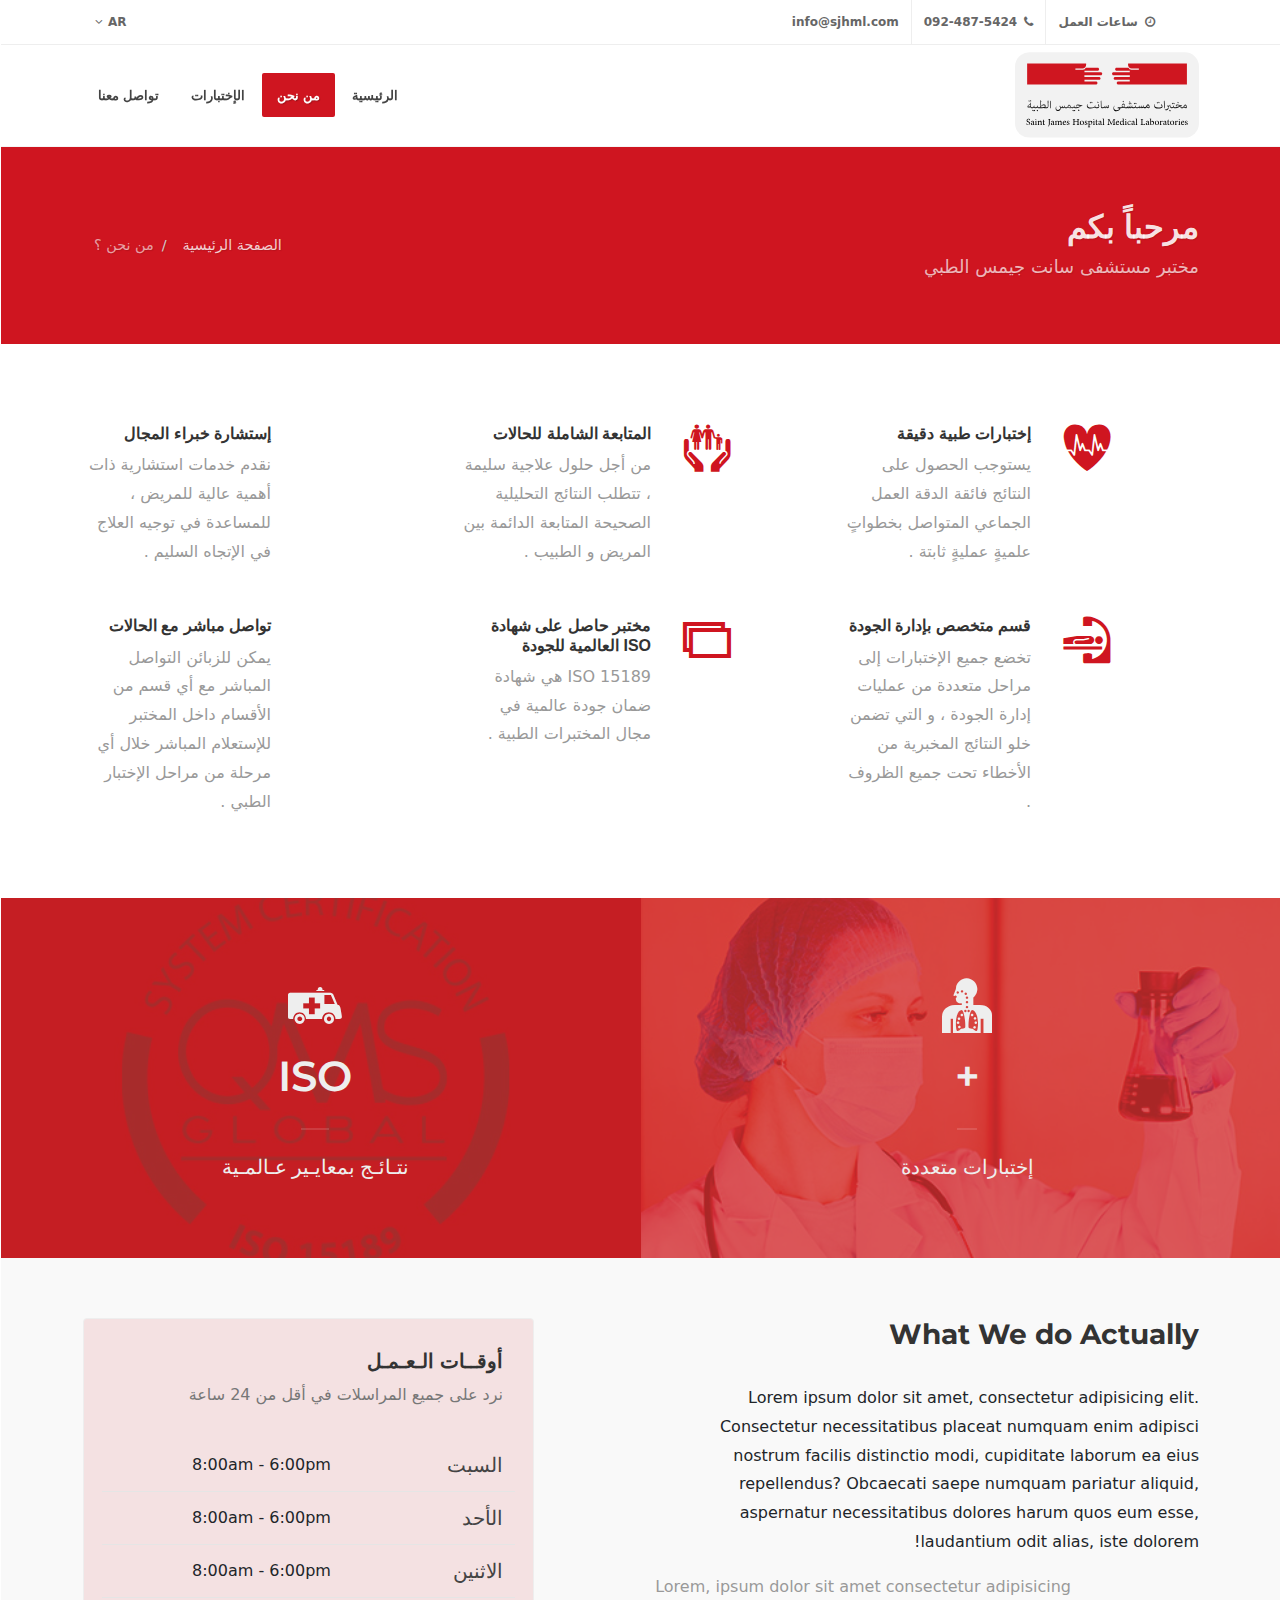
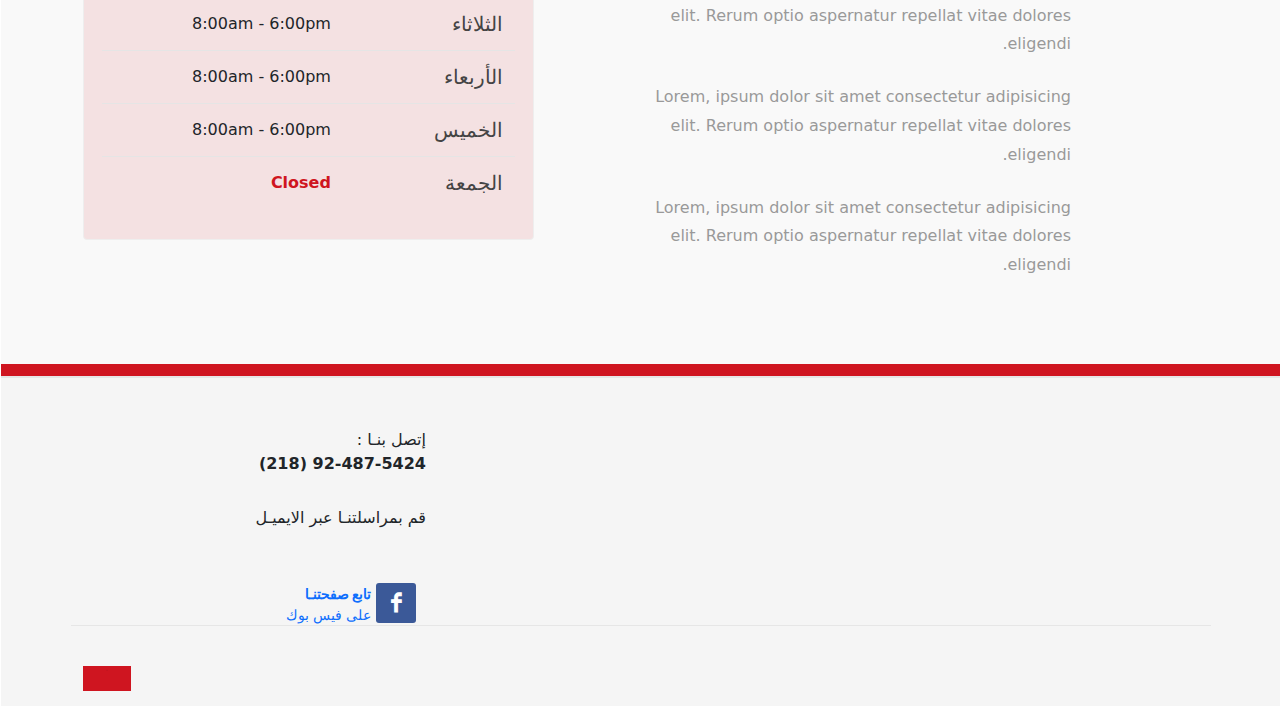
==== about.html @ 6e6bfe43 "Add files via upload" ====
<!DOCTYPE html>
<html dir="rtl" lang="en-US">

<head>

	<meta http-equiv="content-type" content="text/html; charset=utf-8" />
	<meta name="author" content="3LM4Nd0d63//Crucible Graphics" />
	<meta name="author" content="sjhml" />
	<meta name="author" content="Saint James Hospital Medical Lab" />
	<meta name="author" content="Medical Lab Testing" />
	<meta name="author" content="Healthcare" />
	<meta name="author" content="Medical Analysis" />

	<!-- Stylesheets
	============================================= -->
	<link
		href="https://fonts.googleapis.com/css?family=Lato:300,400,400i,700|Montserrat:400,700|Crete+Round:400i&display=swap"
		rel="stylesheet" type="text/css" />
	<link rel="stylesheet" href="css/bootstrap.css" type="text/css" />
	<link rel="stylesheet" href="style.css" type="text/css" />
	<link rel="stylesheet" href="css/swiper.css" type="text/css" />

	<!-- Favicons
    ================================================== -->
	<link rel="shortcut icon" href="img/favicon.ico" type="image/x-icon">
	<link rel="apple-touch-icon" href="img/apple-touch-icon.png">
	<link rel="apple-touch-icon" sizes="72x72" href="img/apple-touch-icon-72x72.png">
	<link rel="apple-touch-icon" sizes="114x114" href="img/apple-touch-icon-114x114.png">

	<!-- Medical Demo Specific Stylesheet -->
	<link rel="stylesheet" href="medical/medical.css" type="text/css" />
	<!-- / -->

	<link rel="stylesheet" href="css/dark.css" type="text/css" />
	<link rel="stylesheet" href="css/font-icons.css" type="text/css" />
	<link rel="stylesheet" href="medical/css/medical-icons.css" type="text/css" />
	<link rel="stylesheet" href="css/animate.css" type="text/css" />
	<link rel="stylesheet" href="css/magnific-popup.css" type="text/css" />

	<link rel="stylesheet" href="medical/fonts.css" type="text/css" />

	<meta name="viewport" content="width=device-width, initial-scale=1" />

	<link rel="stylesheet" href="css/colors.css">

	<link rel="stylesheet" href="css/bootstrap-rtl.css">
	<link rel="stylesheet" href="style-rtl.css">

	<link rel="stylesheet" href="css/custom.css" type="text/css" />

	<!-- Document Title
	============================================= -->
	<!-- <title>مختبر مستشفى سانت جيمس الطبي</title> -->
	<title>من نحن sjhml</title>

</head>

<body class="stretched page-transition rtl"
	data-loader-html="<div id='css3-spinner-svg-pulse-wrapper'><svg id='css3-spinner-svg-pulse' version='1.2' height='210' width='550' xmlns='https://www.w3.org/2000/svg' viewport='0 0 60 60' xmlns:xlink='https://www.w3.org/1999/xlink'><path id='css3-spinner-pulse' stroke='#DE6262' fill='none' stroke-width='2' stroke-linejoin='round' d='M0,90L250,90Q257,60 262,87T267,95 270,88 273,92t6,35 7,-60T290,127 297,107s2,-11 10,-10 1,1 8,-10T319,95c6,4 8,-6 10,-17s2,10 9,11h210' /></svg></div>">

	<!-- Document Wrapper
	============================================= -->
	<div id="wrapper" class="clearfix">

		<!-- Top Bar
		============================================= -->
		<div id="top-bar">
			<div class="container clearfix">

				<div class="row justify-content-between">
					<div class="col-12 col-md-auto d-none d-md-flex">

						<!-- Top Links
						============================================= -->
						<div class="top-links">
							<ul class="top-links-container">
								<li class="top-links-item">
									<a href="contact.html#content"><i class="icon-time"></i>
										ساعات العمل
									</a>
								</li>
								<li class="top-links-item">
									<a href="#"><i class="icon-phone3"></i>
										092-487-5424
									</a>
								</li>
								<li class="top-links-item">
									<a href="contact.html#content" class="nott">
										<iclass="icon-envelope2"></i>
											info@sjhml.com
											<!-- libyalab@stjhlibya.com -->
									</a>
								</li>
							</ul>
						</div><!-- .top-links end -->

					</div>

					<div class="col-12 col-md-auto">

						<!-- Top Links
						============================================= -->
						<div class="top-links">
							<ul class="top-links-container">
								<li class="top-links-item"><a href="#">
										<!-- <img src="images/icons/flags/libyan-flag.svg"alt="Arabic">  -->
										AR</a>
									<ul class="top-links-sub-menu">
										<li class="top-links-item"><a href="#"><a href="#"><img
														src="images/icons/flags/british-flag.svg" alt="English"> EN</a>
										</li>
										<!-- <li class="top-links-item"><a href="#"><img src="images/icons/flags/italian.png"
													alt="Italian"> IT</a></li>
										<li class="top-links-item"><a href="#"><img src="images/icons/flags/german.png"
													alt="German"> DE</a></li> -->
									</ul>
								</li>
								<!-- <li class="top-links-item"><a href="demo-medical.html#booking-appointment-form"
										class="bg-color text-white">احجز موعدك القادم</a></li> -->
							</ul>
						</div><!-- .top-links end -->

					</div>
				</div>

			</div>
		</div><!-- #top-bar end -->

		<!-- Header
		============================================= -->
		<header id="header" data-menu-padding="28" data-sticky-menu-padding="8">
			<div id="header-wrap">
				<div class="container">
					<div class="header-row">

						<!-- Logo
						============================================= -->
						<div id="logo">
							<a href="index.html" class="standard-logo"><img src="medical/images/logo-medical.svg"
									alt="Canvas Logo"></a>
							<a href="index.html" class="retina-logo"><img src="medical/images/logo-medical@2x.svg"
									alt="Canvas Logo"></a>
						</div><!-- #logo end -->

						<div id="primary-menu-trigger">
							<svg class="svg-trigger" viewBox="0 0 100 100">
								<path
									d="m 30,33 h 40 c 3.722839,0 7.5,3.126468 7.5,8.578427 0,5.451959 -2.727029,8.421573 -7.5,8.421573 h -20">
								</path>
								<path d="m 30,50 h 40"></path>
								<path
									d="m 70,67 h -40 c 0,0 -7.5,-0.802118 -7.5,-8.365747 0,-7.563629 7.5,-8.634253 7.5,-8.634253 h 20">
								</path>
							</svg>
						</div>

						<!-- Primary Navigation
						============================================= -->
						<nav class="primary-menu style-3 menu-spacing-margin">

							<ul class="menu-container">
								<li class="menu-item"><a class="menu-link" href="index.html">
										<div>الرئيسية</div>
									</a></li>
								<li class="menu-item current"><a class="menu-link" href="about.html">
										<div>من نحن</div>
									</a></li>
								<li class="menu-item"><a class="menu-link" href="tests.html">
										<div>الإختبارات</div>
									</a></li>
								<!-- 								<li class="menu-item"><a class="menu-link" href="demo-medical-appointment.html">
										<div>المواعيد</div>
									</a></li>
								<li class="menu-item"><a class="menu-link" href="demo-medical-doctors.html">
										<div>الاختصاصات</div>
									</a>
									<ul class="sub-menu-container">
										<li class="menu-item"><a class="menu-link"
												href="demo-medical-doctors-lists.html">
												<div>زوز أعمده - شكل قائمة</div>
											</a></li>
										<li class="menu-item"><a class="menu-link" href="demo-medical-doctors-3.html">
												<div>ثلاثة أعمده</div>
											</a></li>
										<li class="menu-item"><a class="menu-link" href="demo-medical-doctors.html">
												<div>أربعة أعمده</div>
											</a></li>
									</ul>
								</li>
								<li class="menu-item"><a class="menu-link" href="demo-medical-blog.html">
										<div>الأخبار</div>
									</a></li> -->
								<li class="menu-item"><a class="menu-link" href="contact.html">
										<div>تواصل معنا</div>
									</a></li>
							</ul>

						</nav><!-- #primary-menu end -->
					</div>
				</div>
			</div>
			<div class="header-wrap-clone"></div>
		</header><!-- #header end -->

		<!-- Page Title
		============================================= -->
		<section id="page-title" class="bg-color page-title-dark">

			<!-- Glasss Glare Effect -->
			<b id="glassy"></b>
			<b id="glassy"></b>

			<div class="container clearfix">
				<h1>مرحباً بكم</h1>
				<span>مختبر مستشفى سانت جيمس الطبي</span>
				<ol class="breadcrumb">
					<li class="breadcrumb-item"><a href="index.html">الصفحة الرئيسية</a></li>
					<li class="breadcrumb-item active" aria-current="page">من نحن ؟</li>
				</ol>
			</div>

		</section><!-- #page-title end -->

		<!-- Content
		============================================= -->
		<section id="content" style="border-bottom: 12.5px solid #cf1520;">
			<div class="content-wrap" style="padding-bottom: 0;">
				<div class="container clearfix">

					<div class="row col-mb-50 mb-0">
						<div class="col-sm-6 col-lg-4">
							<div class="feature-box fbox-plain">
								<div class="fbox-icon" data-animate="bounceIn">
									<a href="#"><i class="icon-medical-i-cardiology"></i></a>
								</div>
								<div class="fbox-content">
									<h3>إختبارات طبية دقيقة</h3>
									<!-- <h3>Accurate Medical Testing</h3> -->
									<p>
										يستوجب الحصول على النتائج فائقة الدقة العمل الجماعي المتواصل بخطواتٍ علميةٍ
										عمليةٍ ثابتة .
									</p>
								</div>
							</div>
						</div>

						<div class="col-sm-6 col-lg-4">
							<div class="feature-box fbox-plain">
								<div class="fbox-icon" data-animate="bounceIn" data-delay="200">
									<a href="#"><i class="icon-medical-i-social-services"></i></a>
								</div>
								<div class="fbox-content">
									<h3>المتابعة الشاملة للحالات</h3>
									<!-- <h3>Follow-Up Services</h3> -->
									<p>
										من أجل حلول علاجية سليمة ، تتطلب النتائج التحليلية الصحيحة المتابعة الدائمة بين
										المريض و الطبيب .
									</p>
								</div>
							</div>
						</div>

						<div class="col-sm-6 col-lg-4">
							<div class="feature-box fbox-plain">
								<div class="fbox-icon" data-animate="bounceIn" data-delay="400">
									<a href="#"><i class="icon-medical-i-neurology"></i></a>
								</div>
								<div class="fbox-content">
									<h3>إستشارة خبراء المجال</h3>
									<!-- <h3>Expert Consultation</h3> -->
									<p>
										نقدم خدمات استشارية ذات أهمية عالية للمريض ، للمساعدة في توجيه العلاج في الإتجاه
										السليم .
									</p>
								</div>
							</div>
						</div>

						<div class="col-sm-6 col-lg-4">
							<div class="feature-box fbox-plain">
								<div class="fbox-icon" data-animate="bounceIn">
									<a href="#"><i class="icon-medical-i-cath-lab"></i></a>
								</div>
								<div class="fbox-content">
									<h3>قسم متخصص بإدارة الجودة</h3>
									<!-- <h3>Dedicated Quality Control</h3> -->
									<p>
										تخضع جميع الإختبارات إلى مراحل متعددة من عمليات إدارة الجودة ، و التي تضمن خلو
										النتائج المخبرية من الأخطاء تحت جميع الظروف .
									</p>
								</div>
							</div>
						</div>

						<div class="col-sm-6 col-lg-4">
							<div class="feature-box fbox-plain">
								<div class="fbox-icon" data-animate="bounceIn" data-delay="200">
									<a href="#"><i class="icon-stack"></i></a>
								</div>
								<div class="fbox-content">
									<h3>مختبر حاصل على شهادة ISO العالمية للجودة</h3>
									<!-- <h3>ISO Certified</h3> -->
									<p>
										ISO 15189 هي شهادة ضمان جودة عالمية في مجال المختبرات الطبية .
									</p>
								</div>
							</div>
						</div>

						<div class="col-sm-6 col-lg-4">
							<div class="feature-box fbox-plain">
								<div class="fbox-icon" data-animate="bounceIn" data-delay="400">
									<a href="#"><i class="icon-medical-i-administration"></i></a>
								</div>
								<div class="fbox-content">
									<h3>تواصل مباشر مع الحالات</h3>
									<!-- <h3>Hotline 12 / 7 </h3> -->
									<p>
										يمكن للزبائن التواصل المباشر مع أي قسم من الأقسام داخل المختبر للإستعلام المباشر
										خلال أي مرحلة من مراحل الإختبار الطبي .
									</p>
								</div>
							</div>
						</div>
					</div>

				</div>

				<div class="row counters clearfix mb-0 topmargin-sm align-items-stretch">

					<!-- <div class="col-lg-3 col-md-6 dark text-center min-vh-40"
						style="background: url('medical/images/about-us/counters/1.jpg') no-repeat center center; background-size: cover;">
						<div class="bg-overlay">
							<div class="bg-overlay-content dark">
								<div>
									<i class="i-plain i-xlarge mx-auto icon-medical-i-surgery"></i>
									<div class="counter counter-lined"><span data-from="100" data-to="42762"
											data-refresh-interval="50" data-speed="2300"></span></div>
									<h5>of Treatments Made</h5>
								</div>
							</div>
							<div class="bg-overlay-bg op-ts op-1" data-hover-animate="op-0"
								data-hover-animate-out="op-1" style="background-color: rgba(229, 57, 53, 0.8);"></div>
						</div>
					</div> -->

					<div class="col-lg-6 col-md-6 dark text-center min-vh-40"
						style="background: url('medical/images/about-us/counters/2.jpg') no-repeat center center; background-size: cover;">
						<div class="bg-overlay">
							<div class="bg-overlay-content dark">
								<div>
									<i class="i-plain i-xlarge mx-auto icon-medical-i-respiratory"></i>
									<div class="counter counter-lined"><span data-from="100" data-to="450"
											data-refresh-interval="100" data-speed="2500"></span> +</div>
									<h5>إختبارات متعددة</h5>
								</div>
							</div>
							<div class="bg-overlay-bg op-ts op-1" data-hover-animate="op-0"
								data-hover-animate-out="op-1" style="background-color: rgba(211, 47, 47, 0.8);"></div>
						</div>
					</div>

					<!-- <div class="col-lg-4 col-md-6 dark text-center min-vh-40"
						style="background: url('medical/images/about-us/counters/3.jpg') no-repeat center center; background-size: cover;">
						<div class="bg-overlay">
							<div class="bg-overlay-content dark">
								<div>
									<i class="i-plain i-xlarge mx-auto icon-medical-i-social-services"></i>
									<div class="counter counter-lined"><span data-from="1" data-to="12"
											data-refresh-interval="25" data-speed="3500"></span> ساعة</div>
									<h5>خدمات الزبائن على مدار اليوم</h5>
								</div>
							</div>
							<div class="bg-overlay-bg op-ts op-1" data-hover-animate="op-0"
								data-hover-animate-out="op-1" style="background-color: rgba(198, 40, 40, 0.8);"></div>
						</div>
					</div> -->

					<div class="col-lg-6 col-md-6 dark text-center min-vh-40"
						style="background: url('medical/images/about-us/counters/4.jpg') no-repeat center center; background-size: cover;">
						<div class="bg-overlay">
							<div class="bg-overlay-content dark">
								<div>
									<i class="i-plain i-xlarge mx-auto icon-medical-i-ambulance"></i>
									<div class="counter counter-lined"><span data-from="2000" data-to="15189"
											data-refresh-interval="20" data-speed="2700"></span> ISO</div>
									<h5>نتـائـج بمعايـير عـالمـية</h5>
								</div>
							</div>
							<div class="bg-overlay-bg op-ts op-1" data-hover-animate="op-0"
								data-hover-animate-out="op-1" style="background-color: rgba(183, 28, 28, 0.8);"></div>
						</div>
					</div>

				</div>

				<div class="section mt-0 mb-0"
					style="background: #FFF url('medical/images/about-us/1.jpg') right center no-repeat / cover;">

					<div class="d-block d-md-block d-lg-none"
						style="background-color: rgba(238,238,238,0.9); position: absolute; top: 0;left: 0; z-index: 1;width: 100%; height: 100%;">
					</div>

					<div class="container clearfix">

						<div class="row justify-content-between">
							<div class="col-lg-6" data-lightbox="gallery">
								<div class="heading-block border-bottom-0 bottommargin-sm">
									<h3 class="nott ls0">What We do Actually</h3>
								</div>
								<p>Lorem ipsum dolor sit amet, consectetur adipisicing elit. Consectetur necessitatibus
									placeat numquam enim adipisci nostrum facilis distinctio modi, cupiditate laborum ea
									eius repellendus? Obcaecati saepe numquam pariatur aliquid, aspernatur
									necessitatibus dolores harum quos eum esse, laudantium odit alias, iste dolorem!</p>
								<div class="feature-box fbox-plain fbox-sm mb-4">
									<div class="fbox-icon mt-2" data-animate="fadeIn">
										<a href="#"><i class="icon-medical-i-womens-health"></i></a>
									</div>
									<div class="fbox-content">
										<p class="mt-0">
											Lorem, ipsum dolor sit amet consectetur adipisicing elit. Rerum optio
											aspernatur repellat vitae dolores eligendi.
										</p>
									</div>
								</div>

								<div class="feature-box fbox-plain fbox-sm mb-4">
									<div class="fbox-icon mt-2" data-animate="fadeIn">
										<a href="#"><i class="icon-medical-i-ultrasound"></i></a>
									</div>
									<div class="fbox-content">
										<p class="mt-0">
											Lorem, ipsum dolor sit amet consectetur adipisicing elit. Rerum optio
											aspernatur repellat vitae dolores eligendi.
										</p>
									</div>
								</div>

								<div class="feature-box fbox-plain fbox-sm mb-4 bottommargin-sm">
									<div class="fbox-icon mt-2" data-animate="fadeIn">
										<a href="#"><i class="icon-medical-i-cath-lab"></i></a>
									</div>
									<div class="fbox-content">
										<p class="mt-0">
											Lorem, ipsum dolor sit amet consectetur adipisicing elit. Rerum optio
											aspernatur repellat vitae dolores eligendi.
										</p>
									</div>
								</div>
							</div>
							<div class="col-lg-5">
								<div class="opening-table" style="background:  rgb(207, 21, 32,0.1)">
									<div class="heading-block bottommargin-sm border-bottom-0">
										<h4>أوقــات الـعـمـل</h4>
										<span>نرد على جميع المراسلات في أقل من 24 ساعة</span>
									</div>
									<div class="time-table-wrap clearfix">
										<div class="row time-table">
											<h5 class="col-lg-5">السبت</h5>
											<span class="col-lg-7">8:00am - 6:00pm</span>
										</div>
										<div class="row time-table">
											<h5 class="col-lg-5">الأحد</h5>
											<span class="col-lg-7">8:00am - 6:00pm</span>
										</div>
										<div class="row time-table">
											<h5 class="col-lg-5">الاثنين</h5>
											<span class="col-lg-7">8:00am - 6:00pm</span>
										</div>
										<div class="row time-table">
											<h5 class="col-lg-5">الثلاثاء</h5>
											<span class="col-lg-7">8:00am - 6:00pm</span>
										</div>
										<div class="row time-table">
											<h5 class="col-lg-5">الأربعاء</h5>
											<span class="col-lg-7">8:00am - 6:00pm</span>
										</div>
										<div class="row time-table">
											<h5 class="col-lg-5">الخميس</h5>
											<span class="col-lg-7">8:00am - 6:00pm</span>
										</div>
										<div class="row time-table">
											<h5 class="col-lg-5">الجمعة</h5>
											<span class="col-lg-7 color fw-semibold">Closed</span>
										</div>
									</div>
								</div>
							</div>
						</div>

					</div>
				</div>

				<!-- <div class="container clearfix">
					<div class="heading-block center border-bottom-0">
						<h3>Meet our Team of Specialists<span>.</span></h3>
						<span>We make sure that your Life are in Good Hands.</span>
					</div>

					<div id="oc-team" class="owl-carousel team-carousel carousel-widget" data-margin="30"
						data-nav="true" data-pagi="true" data-items-xs="1" data-items-sm="2" data-items-lg="3"
						data-items-xl="4">

						<div class="team">
							<div class="team-image">
								<img src="medical/images/doctors/1.jpg" alt="Dr. John Doe">
							</div>
							<div class="team-desc">
								<div class="team-title">
									<h4>Dr. John Doe</h4><span>Cardiologist</span>
								</div>
							</div>
						</div>

						<div class="team">
							<div class="team-image">
								<img src="medical/images/doctors/2.jpg" alt="Dr. John Doe">
							</div>
							<div class="team-desc">
								<div class="team-title">
									<h4>Dr. Bryan Mcguire</h4><span>Orthopedist</span>
								</div>
							</div>
						</div>

						<div class="team">
							<div class="team-image">
								<img src="medical/images/doctors/3.jpg" alt="Dr. John Doe">
							</div>
							<div class="team-desc">
								<div class="team-title">
									<h4>Dr. Mary Jane</h4><span>Neurologist</span>
								</div>
							</div>
						</div>

						<div class="team">
							<div class="team-image">
								<img src="medical/images/doctors/4.jpg" alt="Dr. John Doe">
							</div>
							<div class="team-desc">
								<div class="team-title">
									<h4>Dr. Silvia Bush</h4><span>Dentist</span>
								</div>
							</div>
						</div>

						<div class="team">
							<div class="team-image">
								<img src="medical/images/doctors/6.jpg" alt="Dr. John Doe">
							</div>
							<div class="team-desc">
								<div class="team-title">
									<h4>Dr. Hugh Baldwin</h4><span>Cardiologist</span>
								</div>
							</div>
						</div>

						<div class="team">
							<div class="team-image">
								<img src="medical/images/doctors/7.jpg" alt="Dr. John Doe">
							</div>
							<div class="team-desc">
								<div class="team-title">
									<h4>Dr. Erika Todd</h4><span>Neurologist</span>
								</div>
							</div>
						</div>

						<div class="team">
							<div class="team-image">
								<img src="medical/images/doctors/8.jpg" alt="Dr. John Doe">
							</div>
							<div class="team-desc">
								<div class="team-title">
									<h4>Dr. Randy Adams</h4><span>Dentist</span>
								</div>
							</div>
						</div>

						<div class="team">
							<div class="team-image">
								<img src="medical/images/doctors/9.jpg" alt="Dr. John Doe">
							</div>
							<div class="team-desc">
								<div class="team-title">
									<h4>Dr. Alan Freeman</h4><span>Eye Specialist</span>
								</div>
							</div>
						</div>

					</div>  -->

			</div>
	</div>
	</section><!-- #content end -->

	<!-- Footer
		============================================= -->
	<footer id="footer" style="background-color: #F5F5F5; border-top: 2px solid rgba(0,0,0,0.06);">
		<div class="container" style="border-bottom: 1px solid rgba(0,0,0,0.06);">

			<!-- Footer Widgets
			============================================= -->

			<div class="row gutter-50 col-mb-50">
				<div class="col-md-8" style="padding-bottom:0;">

					<!-- <div class=" widget clearfix">

							<div class="widget-subscribe-form-result"></div>
							<form id="widget-subscribe-form" action="include/subscribe.php" method="post"
								class="mb-0 row clearfix">
								<div class="col-lg-9">
									<input type="email" id="widget-subscribe-form-email"
										name="widget-subscribe-form-email" class="sm-form-control required email"
										placeholder="ادخل بريدك هنا لتتلقي رسائلنا بشكل دوري">
								</div>
								<div class="col-lg-3">
									<button class="button button-rounded m-0 center w-100" type="submit">تسجيل</button>
								</div>
							</form>

							<div class="line line-sm"></div>
							
							<div class="row col-mb-30">
								<div class="col-lg-3 col-6 widget_links">
									<ul>
										<li><a href="#">Home</a></li>
										<li><a href="#">About</a></li>
										<li><a href="#">FAQs</a></li>
										<li><a href="#">Support</a></li>
										<li><a href="#">Contact</a></li>
									</ul>
								</div>

								<div class="col-lg-3 col-6 widget_links">
									<ul>
										<li><a href="#">Shop</a></li>
										<li><a href="#">Portfolio</a></li>
										<li><a href="#">Blog</a></li>
										<li><a href="#">Events</a></li>
										<li><a href="#">Forums</a></li>
									</ul>
								</div>

								<div class="col-lg-3 col-6 widget_links">
									<ul>
										<li><a href="#">Corporate</a></li>
										<li><a href="#">Agency</a></li>
										<li><a href="#">eCommerce</a></li>
										<li><a href="#">Personal</a></li>
										<li><a href="#">One Page</a></li>
									</ul>
								</div>

								<div class="col-lg-3 col-6 widget_links">
									<ul>
										<li><a href="#">Restaurant</a></li>
										<li><a href="#">Wedding</a></li>
										<li><a href="#">App Showcase</a></li>
										<li><a href="#">Magazine</a></li>
										<li><a href="#">Landing Page</a></li>
									</ul>
								</div>
							</div>

						</div> -->

				</div>

				<div class="col-md-4">
					<!-- bottom left start -->

					<div class="widget">

						<div class="row col-mb-30">
							<div class="col-lg-12">
								<div class="footer-small-contacts">
									<span> إتصل بنـا : </span><br>
									<strong> 92-487-5424 (218) </strong>
								</div>
							</div>
							<div class="col-lg-12">
								<div class="footer-small-contacts">
									<span> قم بمراسلتنـا عبر الايميـل </span>
									<!-- libyalab@stjhlibya.com -->
								</div>
							</div>
						</div>

					</div>

					<div class="widget subscribe-widget clearfix">

						<div class="row col-mb-30">
							<div class="col-sm-6 col-md-12 col-lg-6 clearfix">
								<a href="https://www.facebook.com/sjhml/"
									class="social-icon si-dark si-colored si-facebook mb-0" style="margin-right: 10px;">
									<i class="icon-facebook"></i>
									<i class="icon-facebook"></i>
								</a>
								<a href="https://www.facebook.com/sjhml/"><small
										style="display: block; margin-top: 3px;"><strong> تابع
											صفحتنـا </strong><br> على فيس بوك </small></a>
							</div>
							<!-- <div class="col-sm-6 col-md-12 col-lg-6 clearfix">
									<a href="#" class="social-icon si-dark si-colored si-rss mb-0"
										style="margin-right: 10px;">
										<i class="icon-rss"></i>
										<i class="icon-rss"></i>
									</a>
									<a href="#"><small
											style="display: block; margin-top: 3px;"><strong>Subscribe</strong><br>to
											RSS Feeds</small></a>
								</div> -->
						</div>

					</div>

				</div> <!-- bottom left end -->

			</div>
		</div>

		<!-- Copyrights
		============================================= -->
		<div id="copyrights" class="bg-transparent">
			<div class="container clearfix">

				<div class="row col-mb-30">

					<!-- <div id="author-2021" class="col-md-6 text-center text-md-start">
							جميع الحقوق محفوظة &copy; 2021 Crucible Graphics .<br>
							<div class="copyright-links"><a href="#">Terms of Use</a> / <a href="#">Privacy Policy</a>
						</div>
						</div> -->
					<img style="max-width:72px;margin-right:auto;" src="./img/ml250.gif" alt="">
					<!-- <div class="col-md-6 text-center text-md-start">
					</div> -->

					<!-- <div class="col-md-6 text-center text-md-end">
							<div class="copyrights-menu copyright-links clearfix">
								<a href="#"> الرئيسية </a>/<a href="#">من نحن</a>/<a href="#">الإختبارات</a>/<a
									href="#">المواعيد</a>/<a href="#">الاختصاصات</a>/<a href="#">تواصل معنا</a>
							</div>
						</div> -->
				</div>

			</div>
		</div><!-- #copyrights end -->
	</footer><!-- #footer end -->

	</div><!-- #wrapper end -->

	<!-- Go To Top
	============================================= -->
	<div id="gotoTop" class="icon-angle-up rounded-circle"></div>

	<!-- JavaScripts
	============================================= -->
	<script src="js/jquery.js"></script>
	<script src="js/plugins.min.js"></script>

	<!-- Footer Scripts
	============================================= -->
	<script src="js/functions.js"></script>

</body>

</html>
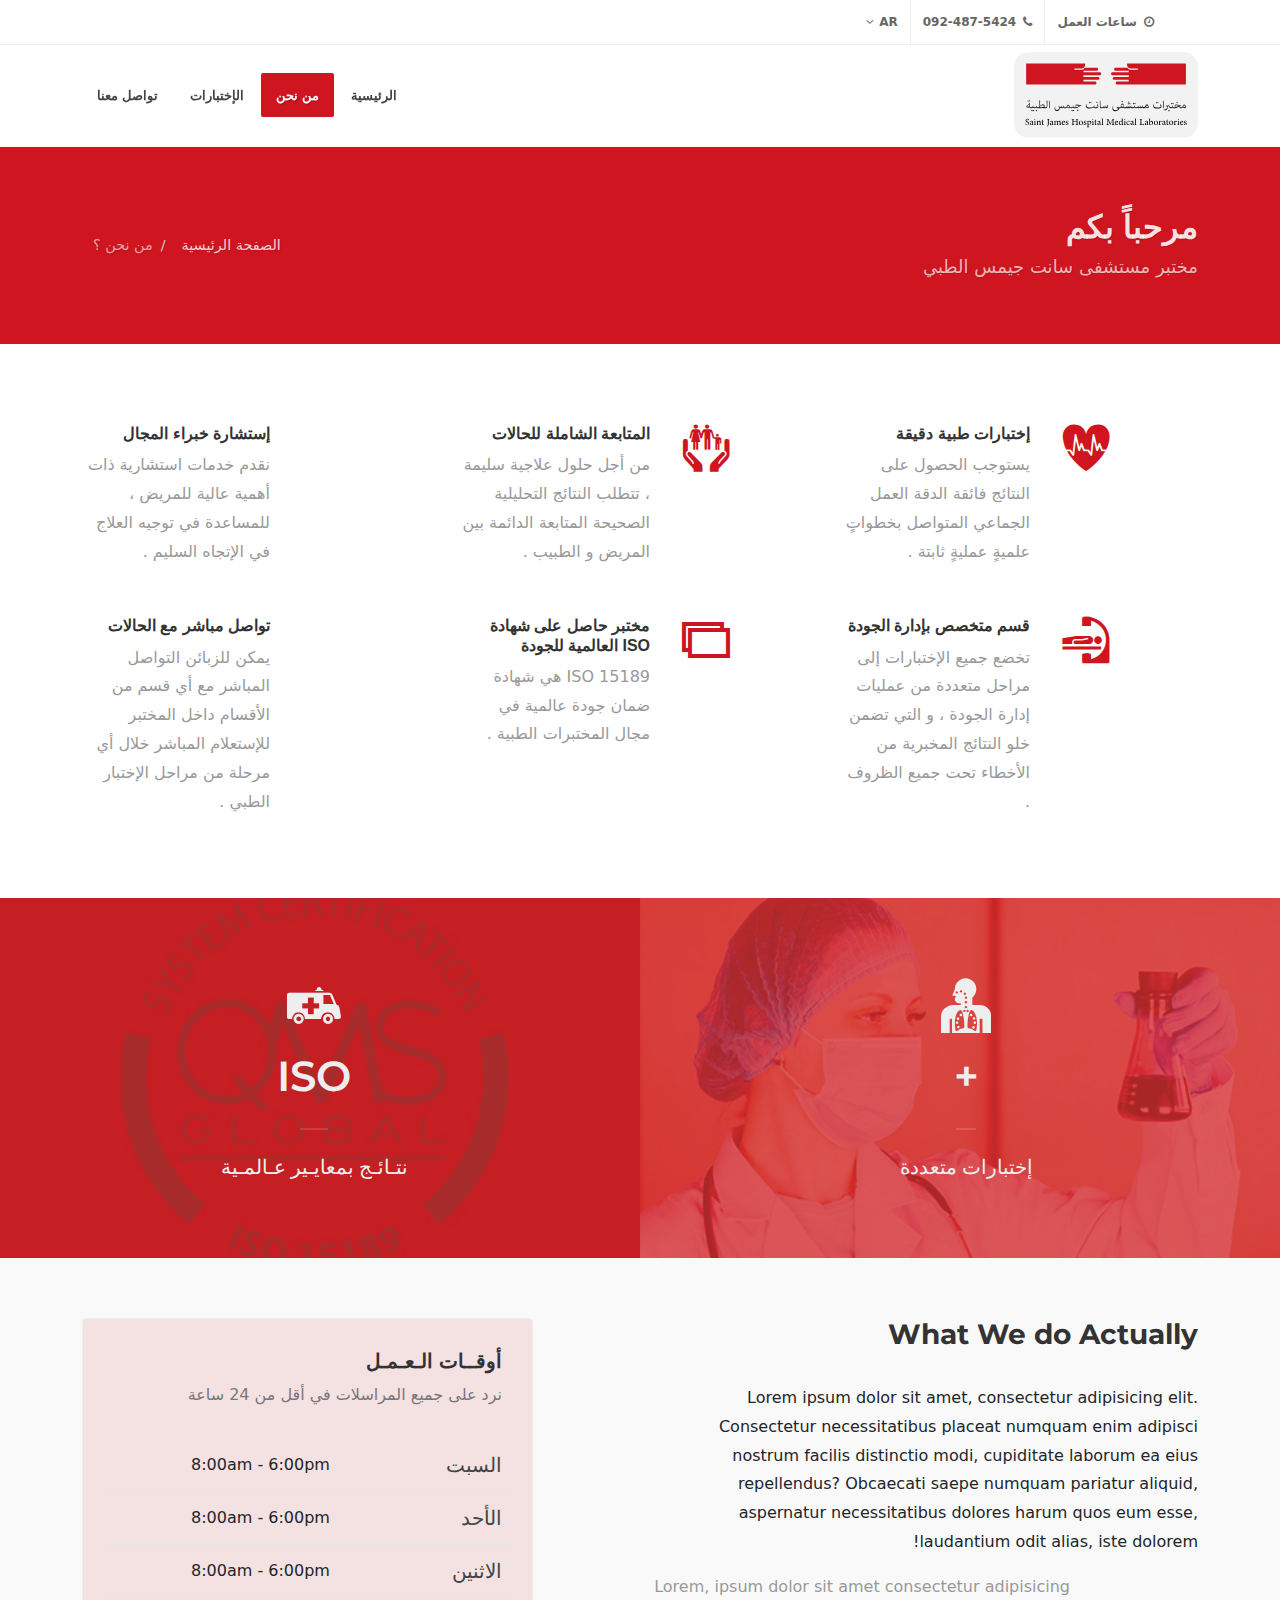
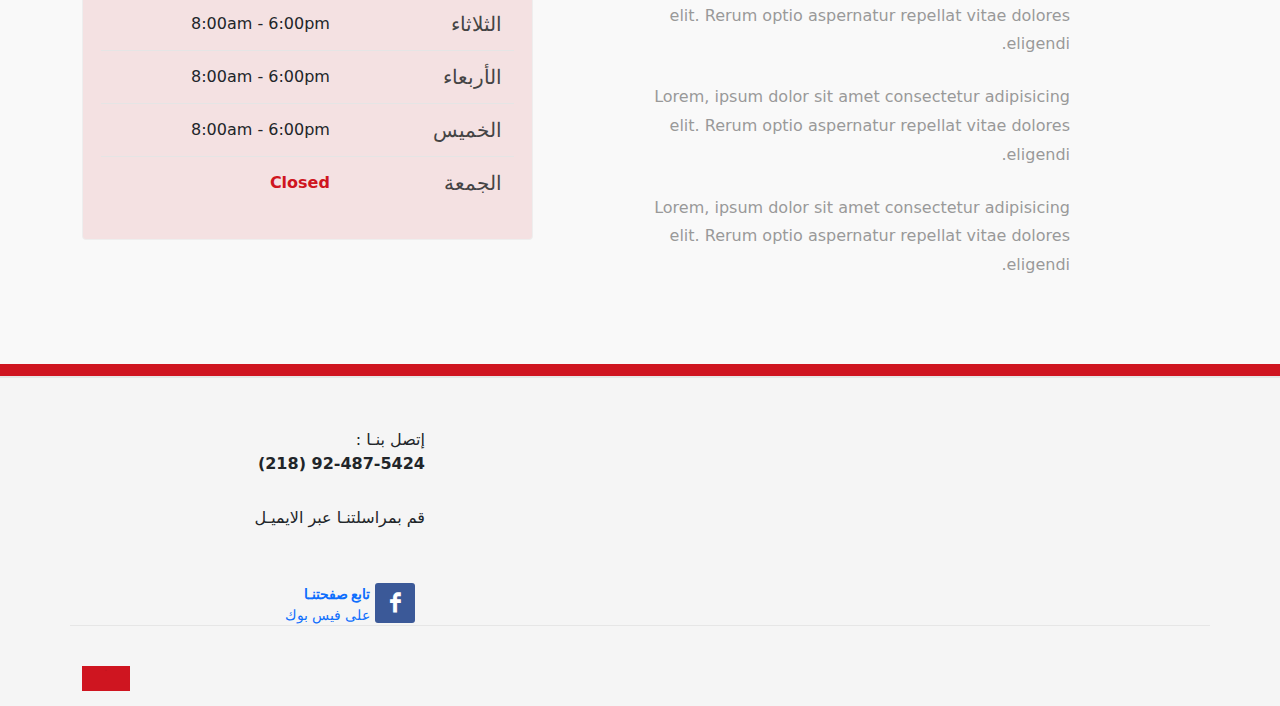
==== commit 002085a7: "Add files via upload" ====
--- a/about.html
+++ b/about.html
@@ -71,7 +71,7 @@
 					<div class="col-12 col-md-auto d-none d-md-flex">
 
 						<!-- Top Links
-						============================================= -->
+*						============================================= -->
 						<div class="top-links">
 							<ul class="top-links-container">
 								<li class="top-links-item">
@@ -80,28 +80,10 @@
 									</a>
 								</li>
 								<li class="top-links-item">
-									<a href="#"><i class="icon-phone3"></i>
+									<a href="#" onclick="window.open('tel:0924875424')"><i class="icon-phone3"></i>
 										092-487-5424
 									</a>
 								</li>
-								<li class="top-links-item">
-									<a href="contact.html#content" class="nott">
-										<iclass="icon-envelope2"></i>
-											info@sjhml.com
-											<!-- libyalab@stjhlibya.com -->
-									</a>
-								</li>
-							</ul>
-						</div><!-- .top-links end -->
-
-					</div>
-
-					<div class="col-12 col-md-auto">
-
-						<!-- Top Links
-						============================================= -->
-						<div class="top-links">
-							<ul class="top-links-container">
 								<li class="top-links-item"><a href="#">
 										<!-- <img src="images/icons/flags/libyan-flag.svg"alt="Arabic">  -->
 										AR</a>
@@ -109,18 +91,21 @@
 										<li class="top-links-item"><a href="#"><a href="#"><img
 														src="images/icons/flags/british-flag.svg" alt="English"> EN</a>
 										</li>
-										<!-- <li class="top-links-item"><a href="#"><img src="images/icons/flags/italian.png"
-													alt="Italian"> IT</a></li>
-										<li class="top-links-item"><a href="#"><img src="images/icons/flags/german.png"
-													alt="German"> DE</a></li> -->
 									</ul>
 								</li>
-								<!-- <li class="top-links-item"><a href="demo-medical.html#booking-appointment-form"
-										class="bg-color text-white">احجز موعدك القادم</a></li> -->
+								<li class="top-links-item">
+									<!-- <a href="contact.html#content" class="nott">
+										<iclass="icon-envelope2"></i>
+											info@sjhml.com
+										</a> -->
+									<!-- libyalab@stjhlibya.com -->
+								</li>
 							</ul>
-						</div><!-- .top-links end -->
-
-					</div>
+						</div>
+						<!-- .top-links end -->
+
+					</div>
+
 				</div>
 
 			</div>
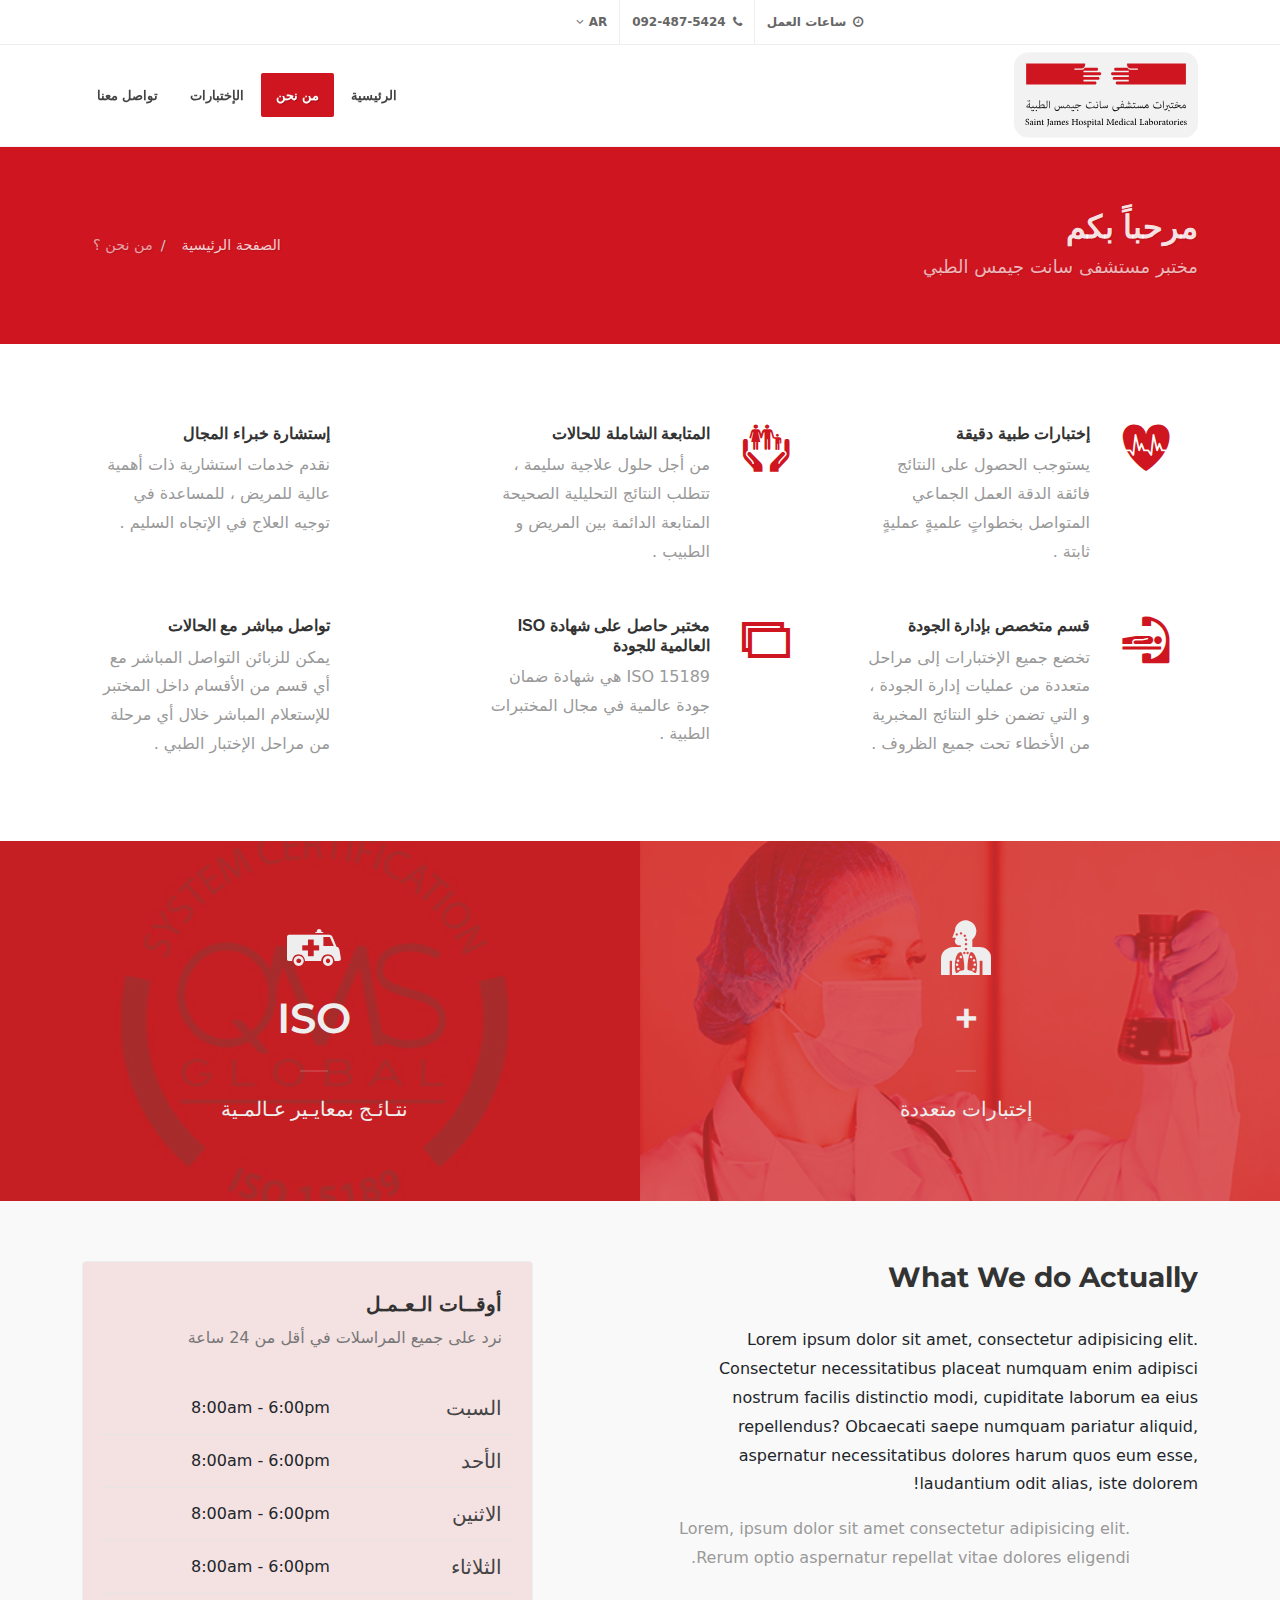
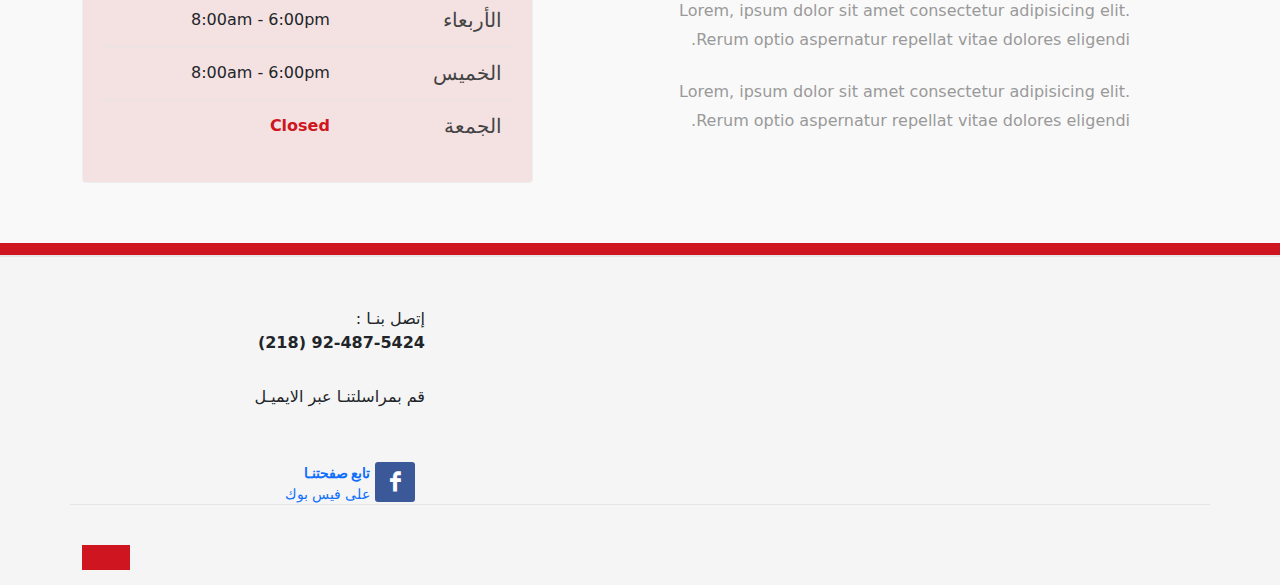
==== commit 232856fc: "Add files via upload" ====
--- a/about.html
+++ b/about.html
@@ -68,7 +68,9 @@
 			<div class="container clearfix">
 
 				<div class="row justify-content-between">
-					<div class="col-12 col-md-auto d-none d-md-flex">
+					<!-- <div class="col-12 col-md-auto d-none d-md-flex"> -->
+					<div class="col-10 col-md-10">
+
 
 						<!-- Top Links
 *						============================================= -->
--- a/css/custom.css
+++ b/css/custom.css
@@ -104,6 +104,21 @@
   filter: sepia();
 }
 
+.feature-box {
+  padding: 0 20px 0 20px;
+}
+
 .fbox-content > h3 {
   font-family: "Segoe UI", Tahoma, Geneva, Verdana, sans-serif;
 }
+
+/* .fbox-content > p {
+  text-align: justify;
+  text-justify: inter-word;
+} */
+
+@media screen and (max-width: 768px) {
+  .section-counters {
+    padding-bottom: 10px;
+  }
+}
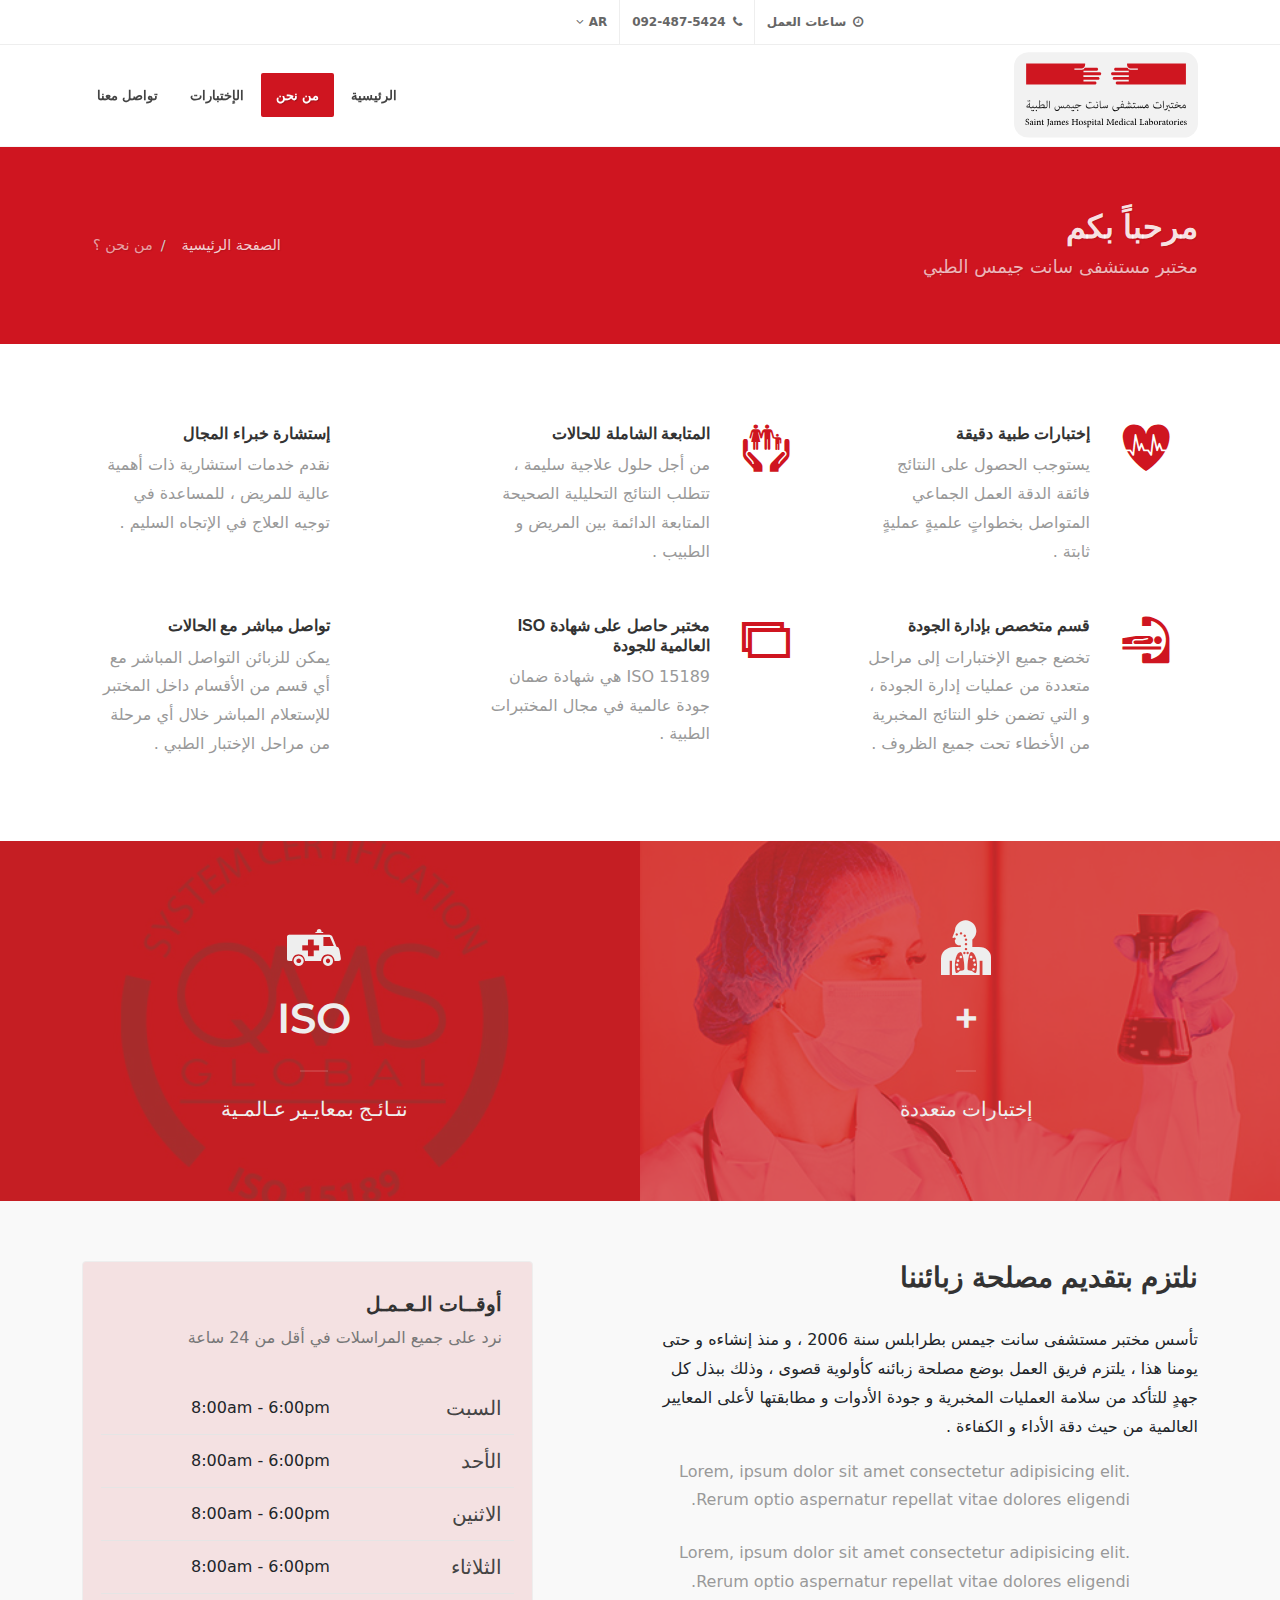
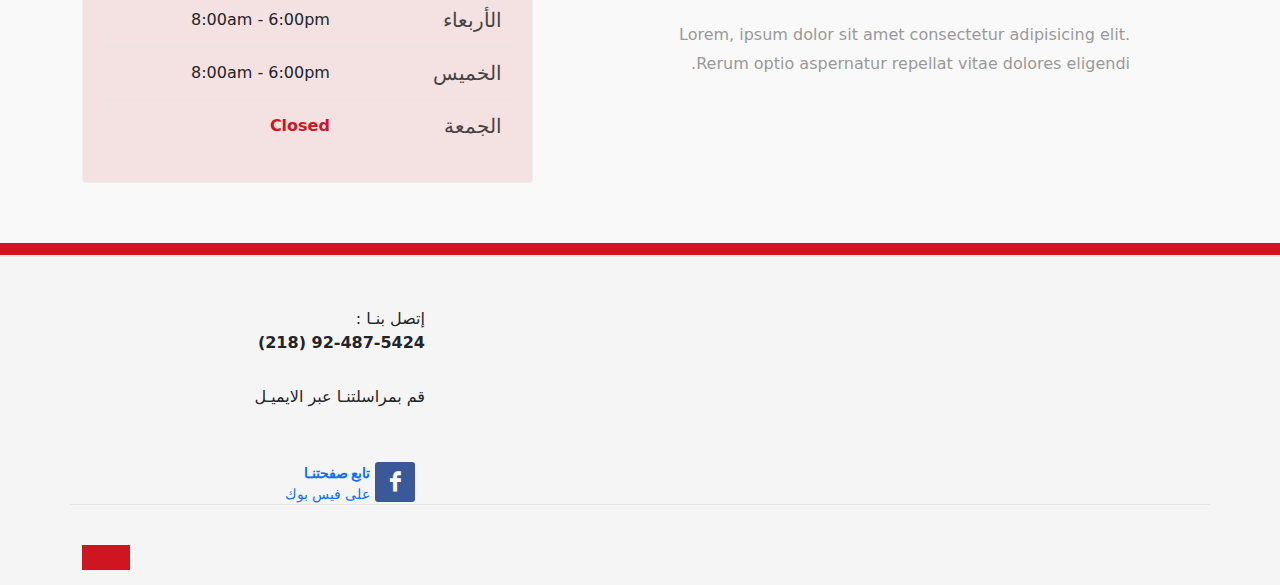
==== commit e8125e75: "Add files via upload" ====
--- a/about.html
+++ b/about.html
@@ -393,12 +393,18 @@
 						<div class="row justify-content-between">
 							<div class="col-lg-6" data-lightbox="gallery">
 								<div class="heading-block border-bottom-0 bottommargin-sm">
-									<h3 class="nott ls0">What We do Actually</h3>
-								</div>
-								<p>Lorem ipsum dolor sit amet, consectetur adipisicing elit. Consectetur necessitatibus
+									<h3 class="nott ls0">نلتزم بتقديم مصلحة زبائننا</h3>
+								</div>
+								<p>
+									<!-- Lorem ipsum dolor sit amet, consectetur adipisicing elit. Consectetur necessitatibus
 									placeat numquam enim adipisci nostrum facilis distinctio modi, cupiditate laborum ea
 									eius repellendus? Obcaecati saepe numquam pariatur aliquid, aspernatur
-									necessitatibus dolores harum quos eum esse, laudantium odit alias, iste dolorem!</p>
+									necessitatibus dolores harum quos eum esse, laudantium odit alias, iste dolorem! -->
+									تأسس مختبر مستشفى سانت جيمس بطرابلس سنة 2006 ، و منذ إنشاءه و حتى يومنا هذا ، يلتزم
+									فريق العمل بوضع مصلحة زبائنه كأولوية قصوى ، وذلك ببذل كل جهدٍ للتأكد من سلامة
+									العمليات المخبرية و جودة الأدوات و مطابقتها لأعلى المعايير العالمية من حيث دقة
+									الأداء و الكفاءة .
+								</p>
 								<div class="feature-box fbox-plain fbox-sm mb-4">
 									<div class="fbox-icon mt-2" data-animate="fadeIn">
 										<a href="#"><i class="icon-medical-i-womens-health"></i></a>
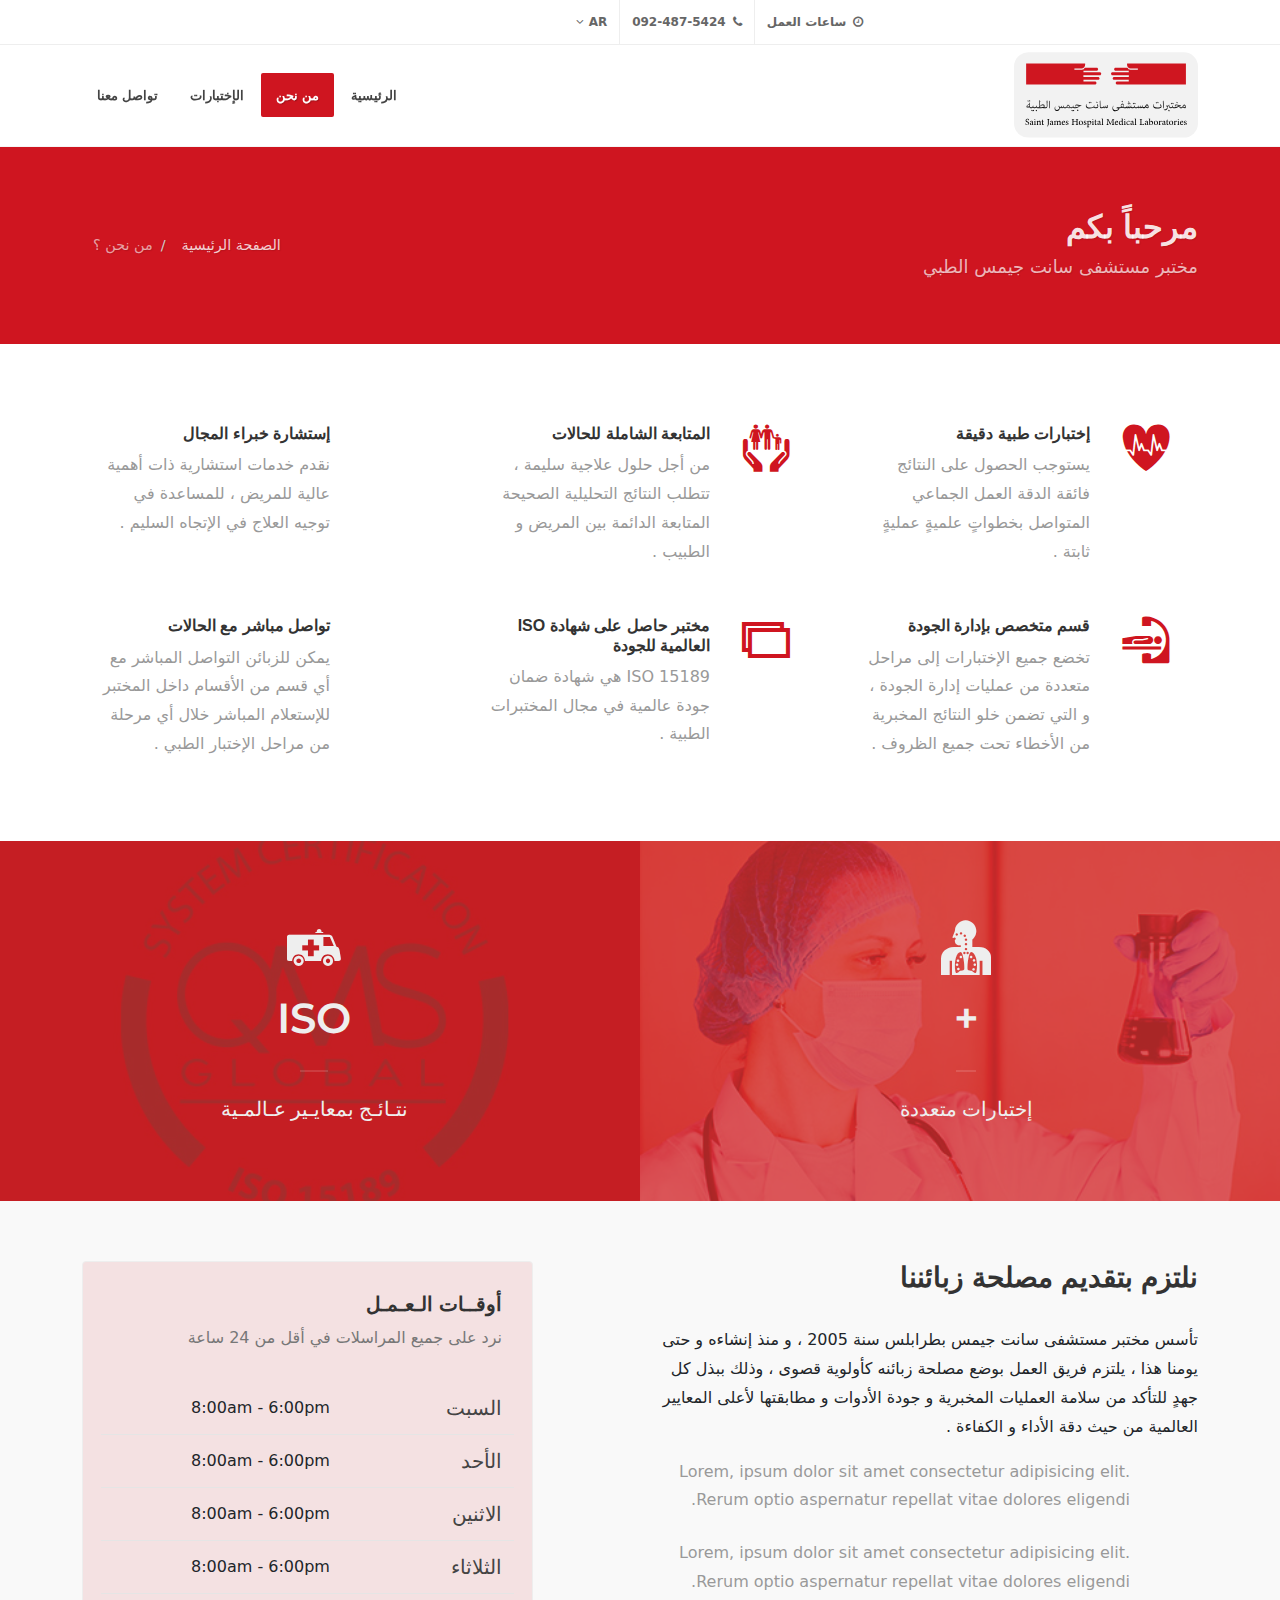
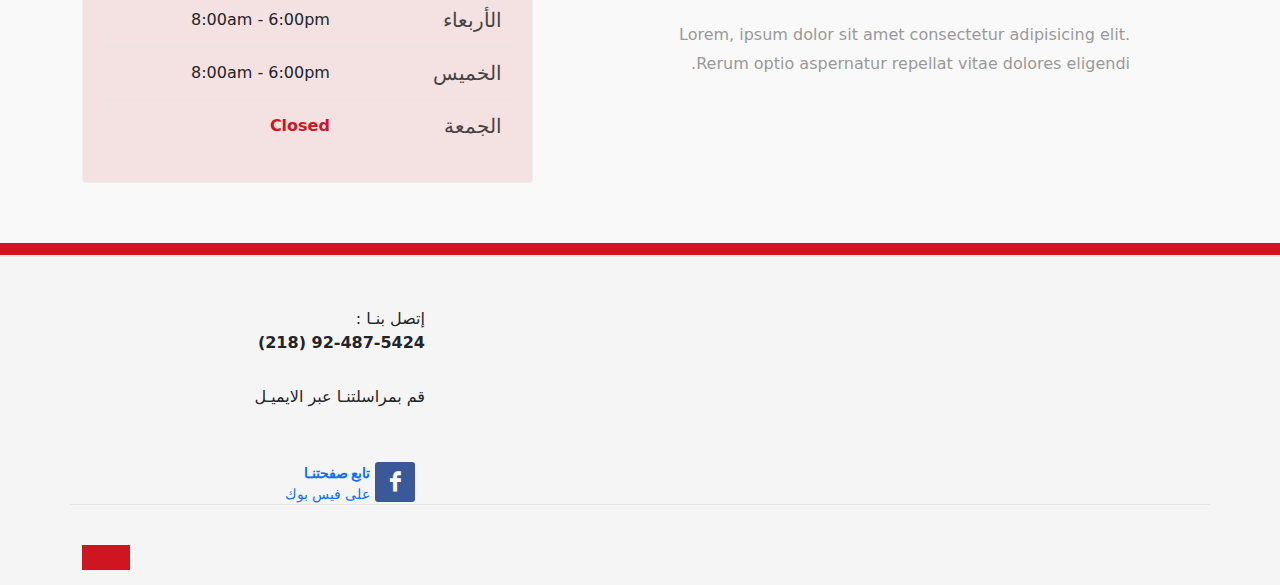
==== commit dfaab054: "Add files via upload" ====
--- a/about.html
+++ b/about.html
@@ -400,7 +400,7 @@
 									placeat numquam enim adipisci nostrum facilis distinctio modi, cupiditate laborum ea
 									eius repellendus? Obcaecati saepe numquam pariatur aliquid, aspernatur
 									necessitatibus dolores harum quos eum esse, laudantium odit alias, iste dolorem! -->
-									تأسس مختبر مستشفى سانت جيمس بطرابلس سنة 2006 ، و منذ إنشاءه و حتى يومنا هذا ، يلتزم
+									تأسس مختبر مستشفى سانت جيمس بطرابلس سنة 2005 ، و منذ إنشاءه و حتى يومنا هذا ، يلتزم
 									فريق العمل بوضع مصلحة زبائنه كأولوية قصوى ، وذلك ببذل كل جهدٍ للتأكد من سلامة
 									العمليات المخبرية و جودة الأدوات و مطابقتها لأعلى المعايير العالمية من حيث دقة
 									الأداء و الكفاءة .
--- a/css/custom.css
+++ b/css/custom.css
@@ -122,3 +122,13 @@
     padding-bottom: 10px;
   }
 }
+
+.hover-boxicans {
+  transition: 0.5s;
+}
+
+.hover-boxicans:hover {
+  /* filter: blur(5px); */
+  filter: invert(0.5);
+  opacity: 0.3;
+}
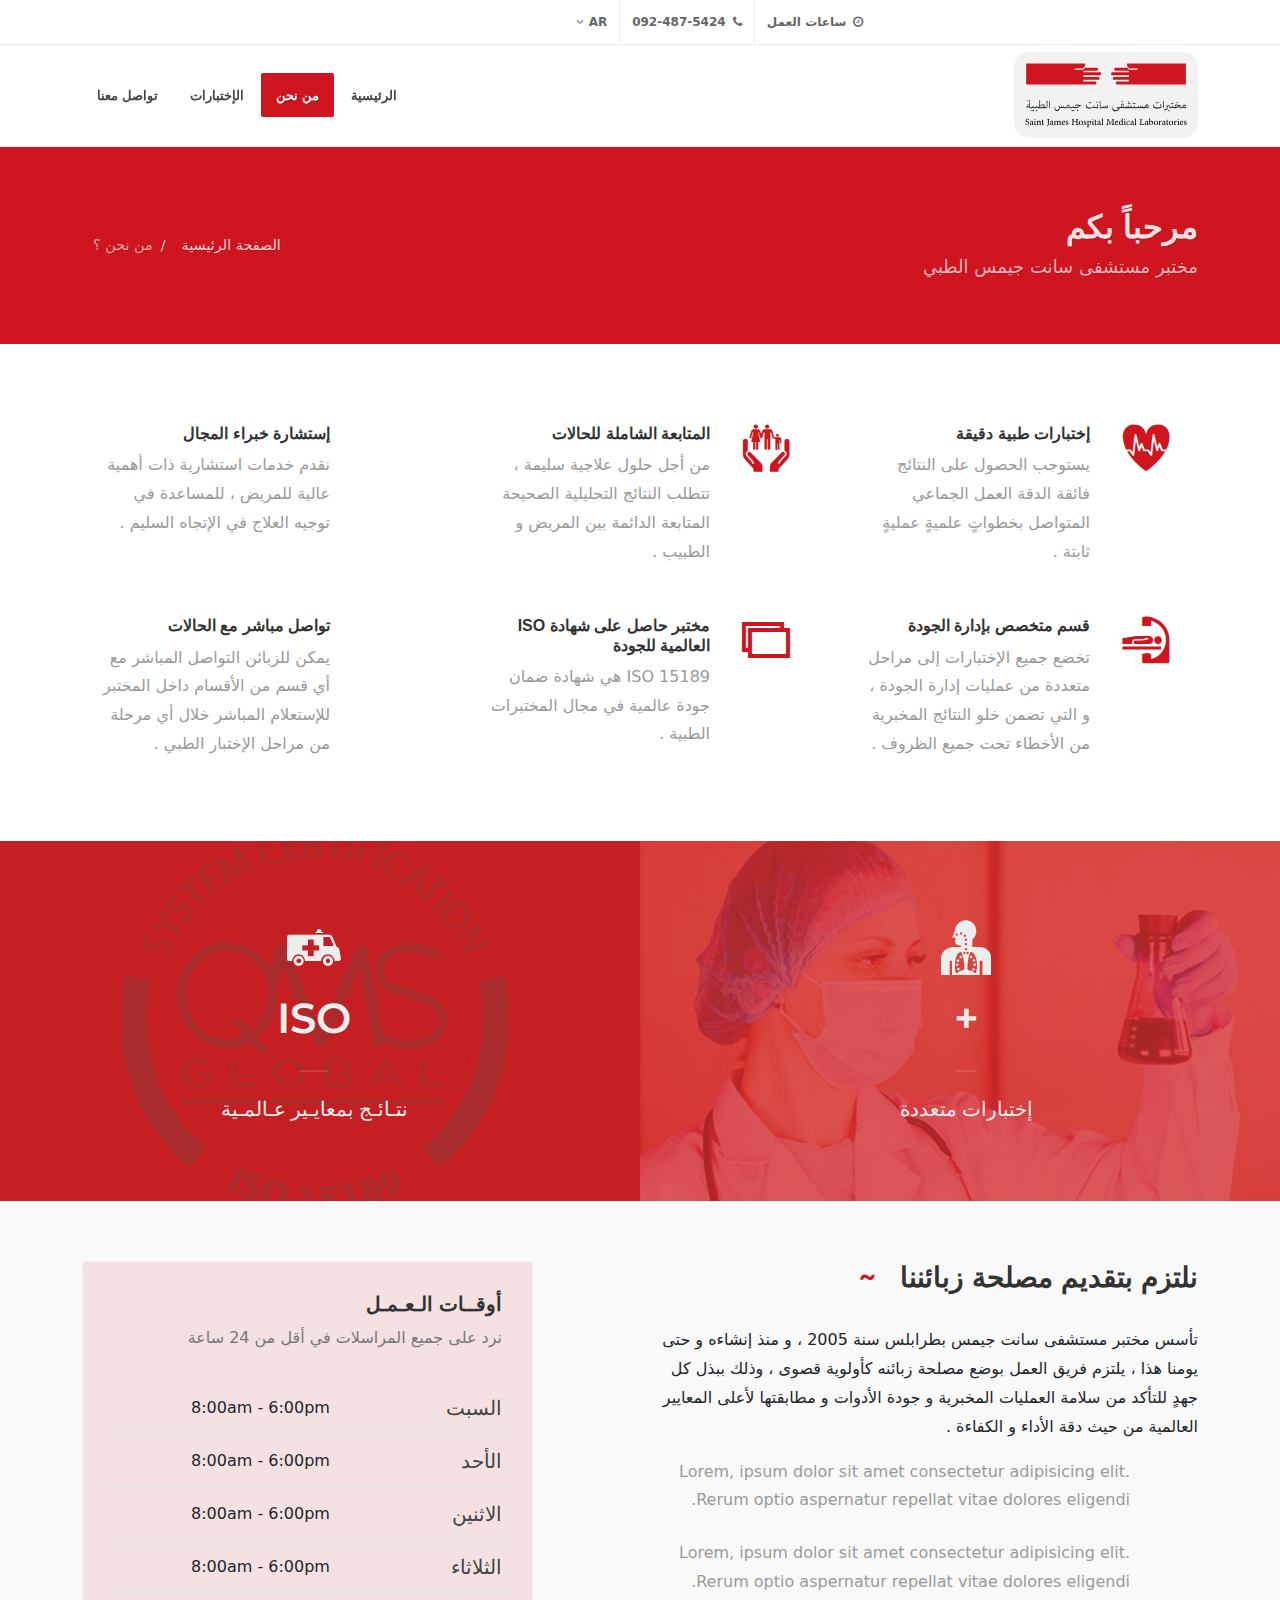
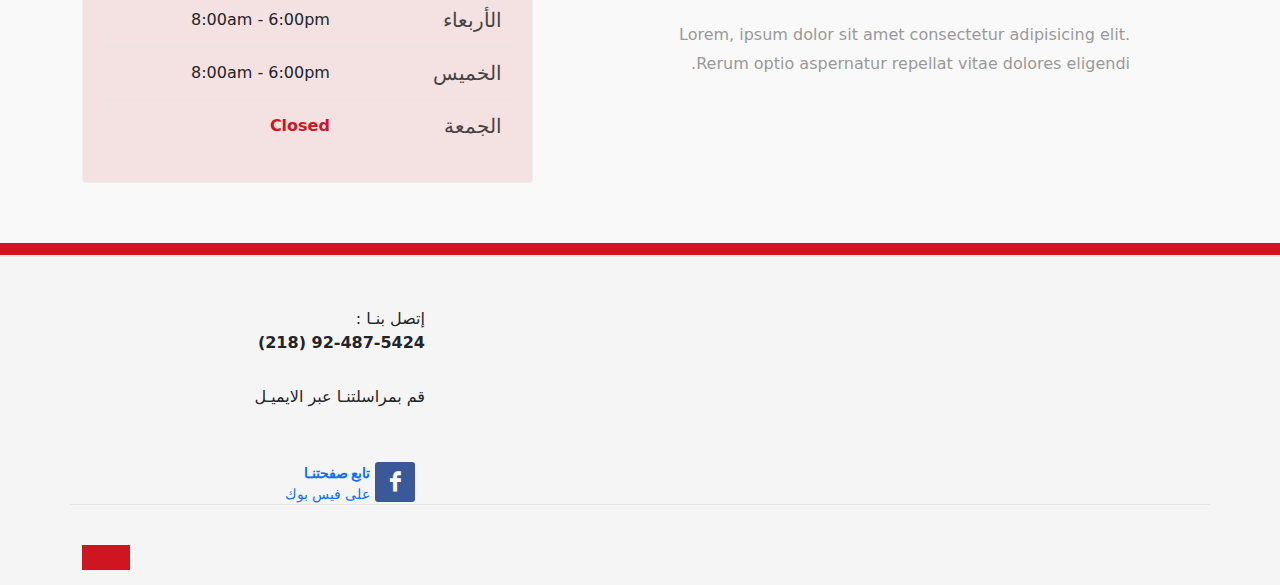
==== commit 76c6fba2: "Add files via upload" ====
--- a/about.html
+++ b/about.html
@@ -393,13 +393,9 @@
 						<div class="row justify-content-between">
 							<div class="col-lg-6" data-lightbox="gallery">
 								<div class="heading-block border-bottom-0 bottommargin-sm">
-									<h3 class="nott ls0">نلتزم بتقديم مصلحة زبائننا</h3>
+									<h3 class="nott ls0"> نلتزم بتقديم مصلحة زبائننا &nbsp;<span> ~ </span></h3>
 								</div>
 								<p>
-									<!-- Lorem ipsum dolor sit amet, consectetur adipisicing elit. Consectetur necessitatibus
-									placeat numquam enim adipisci nostrum facilis distinctio modi, cupiditate laborum ea
-									eius repellendus? Obcaecati saepe numquam pariatur aliquid, aspernatur
-									necessitatibus dolores harum quos eum esse, laudantium odit alias, iste dolorem! -->
 									تأسس مختبر مستشفى سانت جيمس بطرابلس سنة 2005 ، و منذ إنشاءه و حتى يومنا هذا ، يلتزم
 									فريق العمل بوضع مصلحة زبائنه كأولوية قصوى ، وذلك ببذل كل جهدٍ للتأكد من سلامة
 									العمليات المخبرية و جودة الأدوات و مطابقتها لأعلى المعايير العالمية من حيث دقة
